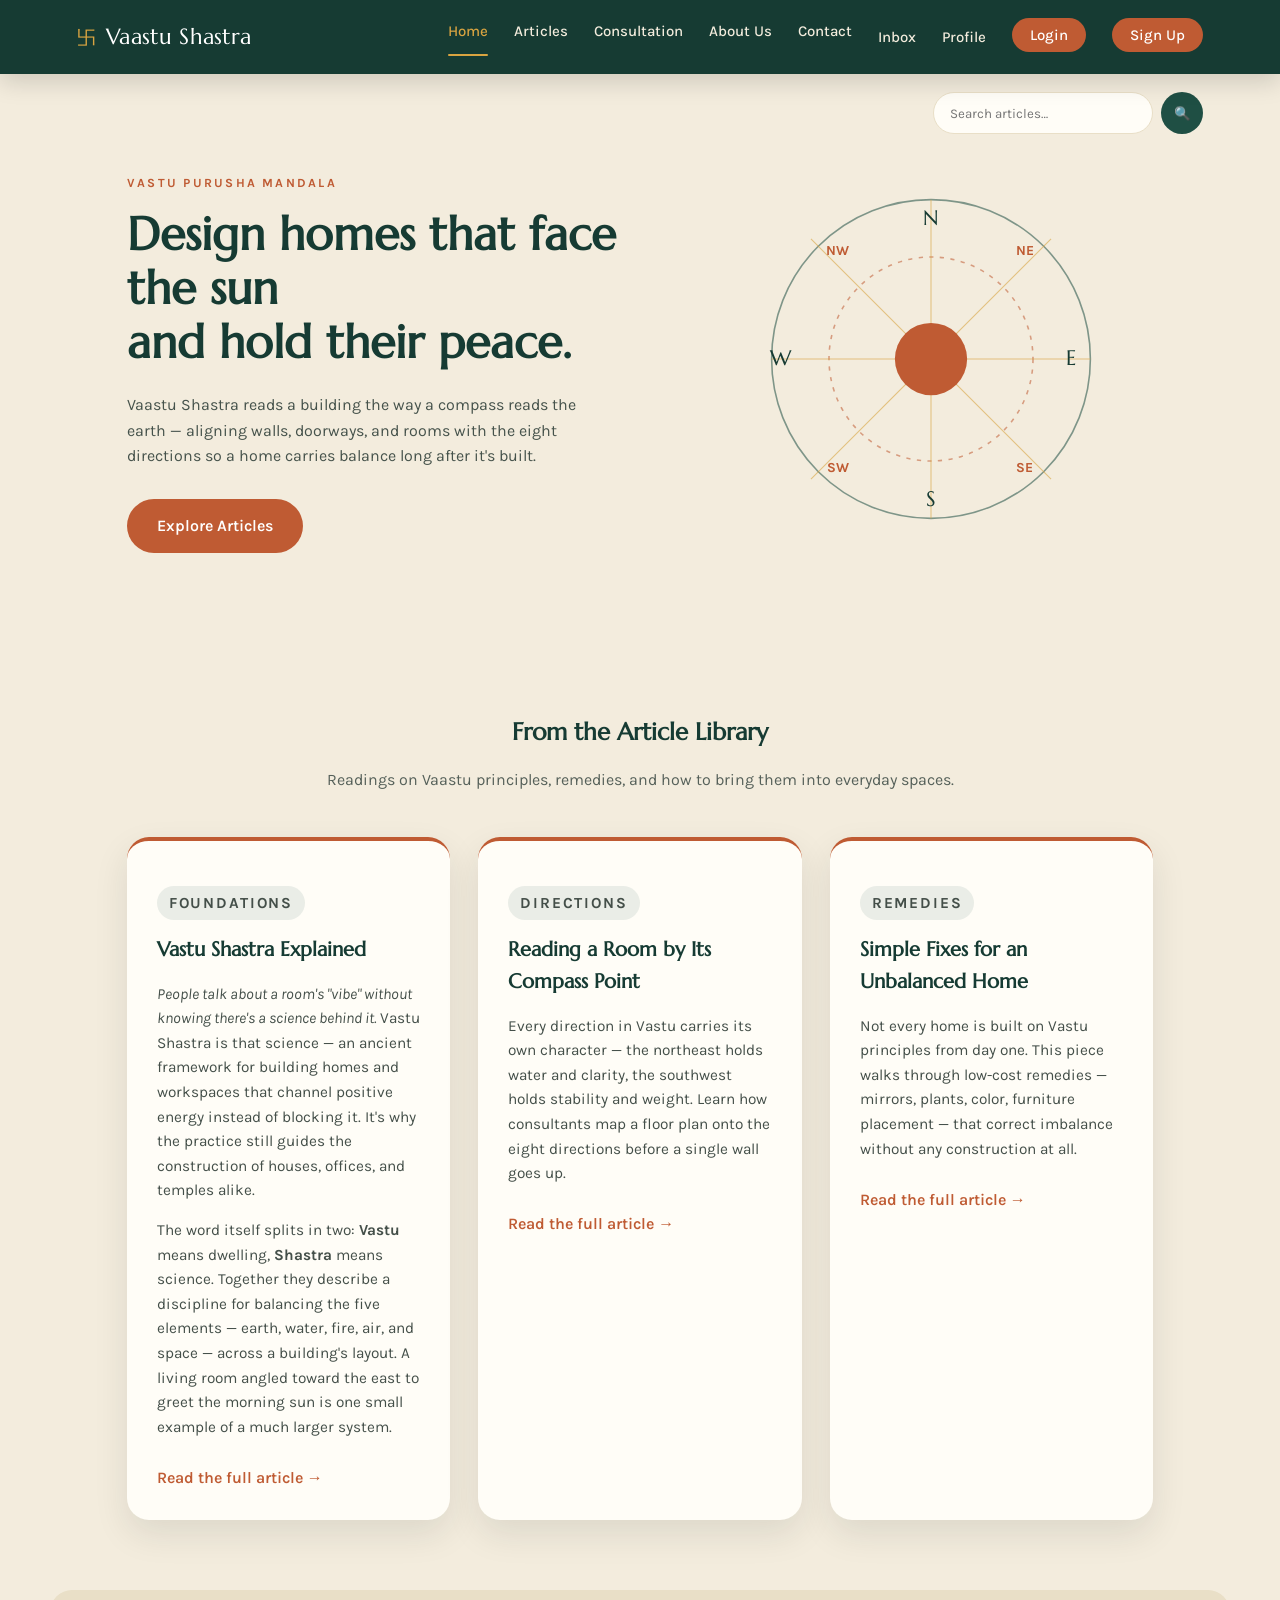
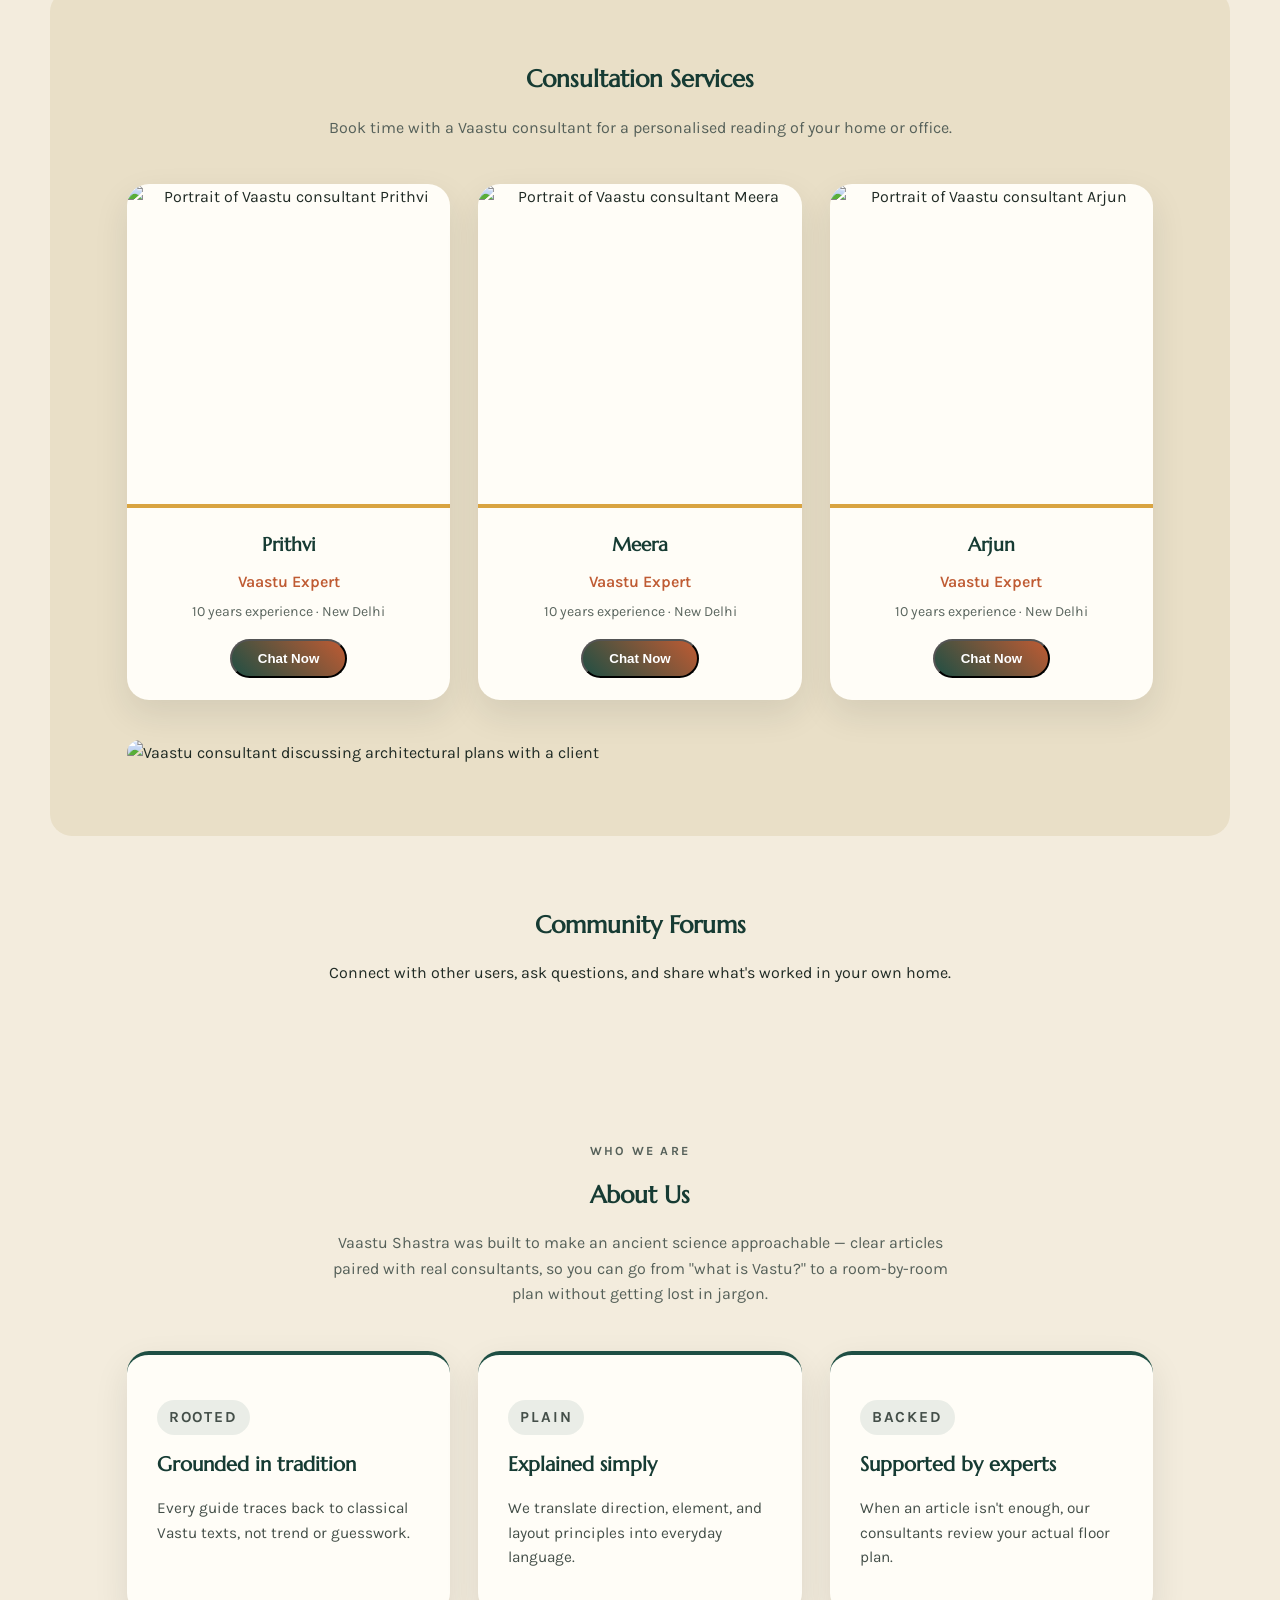
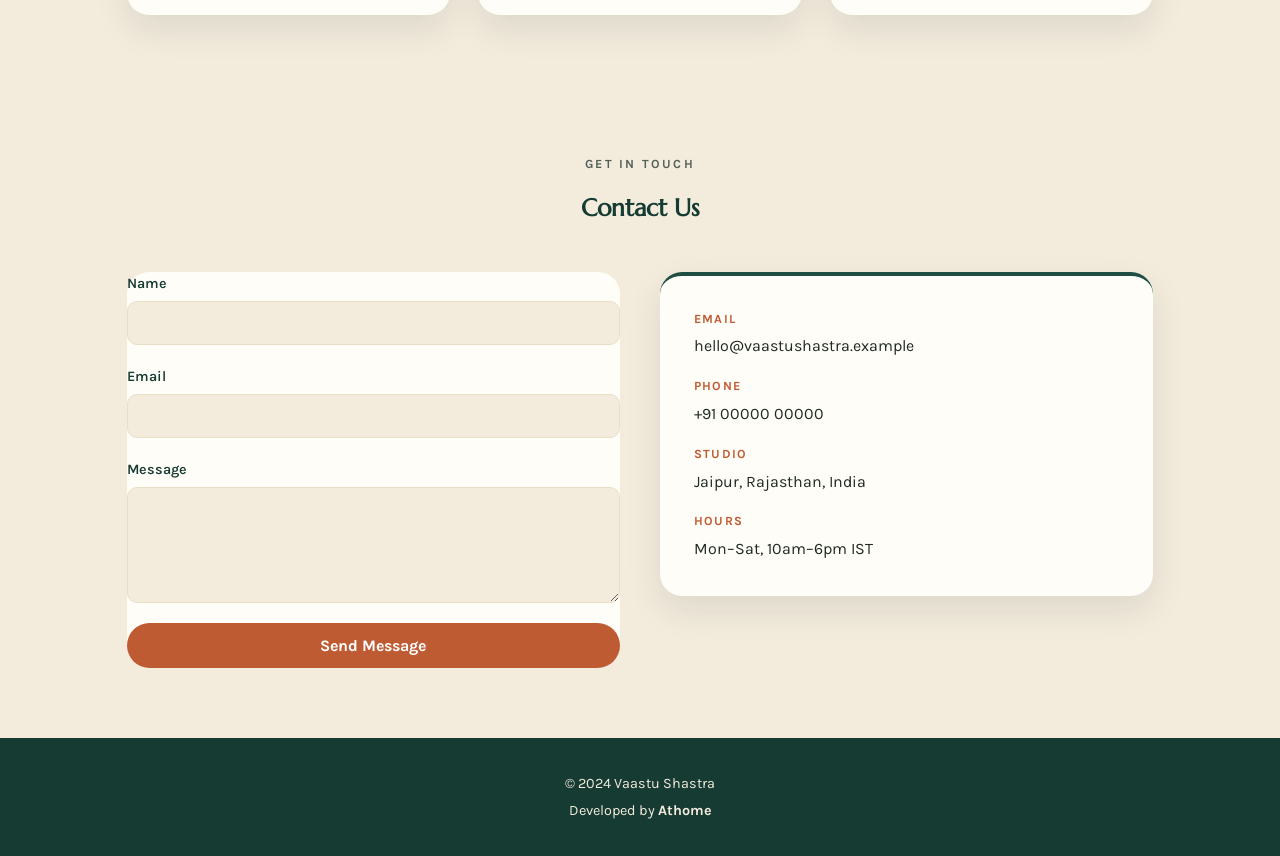
==== index.html @ 26a93ba6 "Update project" ====
<!DOCTYPE html>
<html lang="en">

<head>
    <meta charset="UTF-8">
    <meta name="viewport" content="width=device-width, initial-scale=1.0">
    <title>Vaastu Shastra — Science of Architecture</title>
    <link rel="preconnect" href="https://fonts.googleapis.com">
    <link rel="preconnect" href="https://fonts.gstatic.com" crossorigin>
    <link href="https://fonts.googleapis.com/css2?family=Marcellus&family=Karla:wght@400;500;600;700&display=swap" rel="stylesheet">
    <link rel="stylesheet" href="stylesheet.css">
    
</head>

<body>
    <a class="skip-link" href="#main-content">Skip to Main Content</a>

    <!-- ===========================
         HEADER / NAV
    =========================== -->
    <header role="banner">
        <div class="logo">
            <a href="#main-content">
                <span class="logo-mark" aria-hidden="true">卐</span>
                Vaastu Shastra
            </a>
        </div>
        <nav aria-label="Primary Navigation">
            <ul>
                <li><a href="#main-content" class="active" aria-current="page">Home</a></li>
                <li><a href="#articles">Articles</a></li>
                <li><a href="#consultation">Consultation</a></li>
                <li><a href="#about">About Us</a></li>
                <li><a href="#contact">Contact</a></li>                
                <li><button type="button" class="nav-trigger" data-open="inbox">Inbox</button></li>
                <li><button type="button" class="nav-trigger" data-open="profile">Profile</button></li>
                <li><button type="button" class="nav-trigger nav-trigger--accent" data-open="auth" data-tab="login">Login</button></li>
                <li><button type="button" class="nav-trigger nav-trigger--accent" data-open="auth" data-tab="signup">Sign Up</button></li>
            </ul>
        </nav>
    </header>

    <main id="main-content">

        <form role="search" class="site-search" onsubmit="return false;">
            <label for="search" class="sr-only">Search Articles</label>
            <input id="search" type="search" placeholder="Search articles…" aria-label="Search Articles">
            <button type="submit" aria-label="Search">🔍</button>
        </form>

        <!-- HERO -->
        <section class="banner" aria-labelledby="hero-title">
            <div class="banner-copy">
                <p class="eyebrow">Vastu Purusha Mandala</p>
                <h1 id="hero-title">Design homes that face the sun<br>and hold their peace.</h1>
                <p class="hero-sub">
                    Vaastu Shastra reads a building the way a compass reads the earth —
                    aligning walls, doorways, and rooms with the eight directions so a
                    home carries balance long after it's built.
                </p>
                <a class="btn" href="#articles">Explore Articles</a>
            </div>

            <div class="compass" aria-hidden="true">
                <svg viewBox="0 0 320 320" role="img" aria-label="Eight-direction Vastu compass">
                    <circle class="compass-ring" cx="160" cy="160" r="150"></circle>
                    <circle class="compass-ring compass-ring--inner" cx="160" cy="160" r="96"></circle>
                    <g class="compass-spokes">
                        <line x1="160" y1="10" x2="160" y2="310"></line>
                        <line x1="10" y1="160" x2="310" y2="160"></line>
                        <line x1="47" y1="47" x2="273" y2="273"></line>
                        <line x1="273" y1="47" x2="47" y2="273"></line>
                    </g>
                    <circle class="compass-core" cx="160" cy="160" r="34"></circle>
                    <text class="compass-label" x="160" y="34">N</text>
                    <text class="compass-label" x="160" y="298">S</text>
                    <text class="compass-label" x="18" y="166">W</text>
                    <text class="compass-label" x="292" y="166">E</text>
                    <text class="compass-label compass-label--minor" x="248" y="62">NE</text>
                    <text class="compass-label compass-label--minor" x="72" y="62">NW</text>
                    <text class="compass-label compass-label--minor" x="248" y="266">SE</text>
                    <text class="compass-label compass-label--minor" x="72" y="266">SW</text>
                </svg>
            </div>
        </section>

        <!-- ARTICLES -->
        <section class="articles" id="articles" aria-labelledby="articles-title">
            <div class="section-head">
                <h2 id="articles-title">From the Article Library</h2>
                <p>Readings on Vaastu principles, remedies, and how to bring them into everyday spaces.</p>
            </div>

            <div class="card-grid">

                <article class="card">
                    <p class="card-tag">Foundations</p>
                    <h3>Vastu Shastra Explained</h3>
                    <p>
                        <em>People talk about a room's "vibe" without knowing there's a science behind it.</em>
                        Vastu Shastra is that science — an ancient framework for building homes and workspaces
                        that channel positive energy instead of blocking it. It's why the practice still guides
                        the construction of houses, offices, and temples alike.
                    </p>
                    <p>
                        The word itself splits in two: <strong>Vastu</strong> means dwelling, <strong>Shastra</strong>
                        means science. Together they describe a discipline for balancing the five elements —
                        earth, water, fire, air, and space — across a building's layout. A living room angled
                        toward the east to greet the morning sun is one small example of a much larger system.
                    </p>
                    <a class="card-link" href="#articles">Read the full article →</a>
                </article>

                <article class="card">
                    <p class="card-tag">Directions</p>
                    <h3>Reading a Room by Its Compass Point</h3>
                    <p>
                        Every direction in Vastu carries its own character — the northeast holds water and
                        clarity, the southwest holds stability and weight. Learn how consultants map a floor
                        plan onto the eight directions before a single wall goes up.
                    </p>
                    <a class="card-link" href="#articles">Read the full article →</a>
                </article>

                <article class="card">
                    <p class="card-tag">Remedies</p>
                    <h3>Simple Fixes for an Unbalanced Home</h3>
                    <p>
                        Not every home is built on Vastu principles from day one. This piece walks through
                        low-cost remedies — mirrors, plants, color, furniture placement — that correct
                        imbalance without any construction at all.
                    </p>
                    <a class="card-link" href="#articles">Read the full article →</a>
                </article>

            </div>
        </section>

        <!-- CONSULTATION -->
        <section class="consultation" id="consultation" aria-labelledby="consultation-title">
            <div class="section-head">
                <h2 id="consultation-title">Consultation Services</h2>
                <p>Book time with a Vaastu consultant for a personalised reading of your home or office.</p>
            </div>

            <div class="card-grid card-grid--consultants">

                <article class="profile-card">
                    <img src="img/profile-pic.png" alt="Portrait of Vaastu consultant Prithvi">
                    <div class="profile-info">
                        <h3>Prithvi</h3>
                        <p class="profile-role">Vaastu Expert</p>
                        <p class="profile-meta">10 years experience · New Delhi</p>
                        <button type="button" class="chat-button" data-open="inbox" data-consultant="Prithvi" aria-haspopup="dialog">Chat Now</button>
                    </div>
                </article>

                <article class="profile-card">
                    <img src="consultant2.jpg" alt="Portrait of Vaastu consultant Meera">
                    <div class="profile-info">
                        <h3>Meera</h3>
                        <p class="profile-role">Vaastu Expert</p>
                        <p class="profile-meta">10 years experience · New Delhi</p>
                        <button type="button" class="chat-button" data-open="inbox" data-consultant="Meera" aria-haspopup="dialog">Chat Now</button>
                    </div>
                </article>

                <article class="profile-card">
                    <img src="consultant3.jpg" alt="Portrait of Vaastu consultant Arjun">
                    <div class="profile-info">
                        <h3>Arjun</h3>
                        <p class="profile-role">Vaastu Expert</p>
                        <p class="profile-meta">10 years experience · New Delhi</p>
                        <button type="button" class="chat-button" data-open="inbox" data-consultant="Arjun" aria-haspopup="dialog">Chat Now</button>
                    </div>
                </article>

            </div>

            <img class="consultation-photo" src="consultant2.jpg"
                alt="Vaastu consultant discussing architectural plans with a client" loading="lazy">
        </section>

        <!-- COMMUNITY -->
        <section class="community" aria-labelledby="community-title">
            <h2 id="community-title">Community Forums</h2>
            <p>Connect with other users, ask questions, and share what's worked in your own home.</p>
        </section>

        <!-- ABOUT US -->
        <section class="about" id="about" aria-labelledby="about-title">
            <div class="section-head">
                <p class="eyebrow" style="justify-content:center;display:flex;">Who we are</p>
                <h2 id="about-title">About Us</h2>
                <p>
                    Vaastu Shastra was built to make an ancient science approachable — clear articles
                    paired with real consultants, so you can go from "what is Vastu?" to a room-by-room
                    plan without getting lost in jargon.
                </p>
            </div>
            <div class="card-grid">
                <article class="card card--about">
                    <p class="card-tag">Rooted</p>
                    <h3>Grounded in tradition</h3>
                    <p>Every guide traces back to classical Vastu texts, not trend or guesswork.</p>
                </article>
                <article class="card card--about">
                    <p class="card-tag">Plain</p>
                    <h3>Explained simply</h3>
                    <p>We translate direction, element, and layout principles into everyday language.</p>
                </article>
                <article class="card card--about">
                    <p class="card-tag">Backed</p>
                    <h3>Supported by experts</h3>
                    <p>When an article isn't enough, our consultants review your actual floor plan.</p>
                </article>
            </div>
        </section>

        <!-- CONTACT -->
        <section class="contact" id="contact" aria-labelledby="contact-title">
            <div class="section-head">
                <p class="eyebrow" style="justify-content:center;display:flex;">Get in touch</p>
                <h2 id="contact-title">Contact Us</h2>
            </div>
            <div class="contact-grid">
                <form id="contact-form" class="auth-card" novalidate>
                    <div class="form-field">
                        <label for="contact-name">Name</label>
                        <input id="contact-name" name="name" type="text" autocomplete="name" required>
                    </div>
                    <div class="form-field">
                        <label for="contact-email">Email</label>
                        <input id="contact-email" name="email" type="email" autocomplete="email" required>
                    </div>
                    <div class="form-field">
                        <label for="contact-message">Message</label>
                        <textarea id="contact-message" name="message" rows="5" required></textarea>
                    </div>
                    <p id="contact-feedback" class="form-feedback" role="status" aria-live="polite" hidden></p>
                    <button class="btn form-submit" type="submit">Send Message</button>
                </form>
                <div class="contact-info">
                    <ul>
                        <li><span>Email</span>hello@vaastushastra.example</li>
                        <li><span>Phone</span>+91 00000 00000</li>
                        <li><span>Studio</span>Jaipur, Rajasthan, India</li>
                        <li><span>Hours</span>Mon–Sat, 10am–6pm IST</li>
                    </ul>
                </div>
            </div>
        </section>

    </main>

    <footer role="contentinfo">
        <p>&copy; 2024 Vaastu Shastra</p>
        <p>Developed by <b>Athome</b></p>
    </footer>

    <!-- ===========================
         OVERLAY PANELS
         Each enters from its own compass direction —
         Login/Sign Up from the East (new beginnings),
         Profile drops from the North (self),
         Inbox slides from the West (connection).
    =========================== -->
    <div class="panel-backdrop" data-backdrop hidden></div>

    <!-- AUTH DRAWER (right / East) -->
    <div class="panel panel--right" id="auth-drawer" role="dialog" aria-modal="true" aria-labelledby="auth-heading" hidden>
        <div class="panel-head">
            <div class="auth-tabs" role="tablist" aria-label="Login or Sign Up">
                <button type="button" class="auth-tab active" data-tab-btn="login" role="tab" aria-selected="true">Login</button>
                <button type="button" class="auth-tab" data-tab-btn="signup" role="tab" aria-selected="false">Sign Up</button>
            </div>
            <button type="button" class="panel-close" data-close aria-label="Close">✕</button>
        </div>

        <div class="panel-body">
            <div class="auth-pane" data-tab-pane="login">
                <h2 id="auth-heading">Log in to your account</h2>
                <p class="auth-sub">Pick up your saved articles and consultations.</p>
                <form id="login-form" novalidate>
                    <div class="form-field">
                        <label for="login-email">Email</label>
                        <input id="login-email" name="email" type="email" autocomplete="email" required>
                    </div>
                    <div class="form-field">
                        <label for="login-password">Password</label>
                        <input id="login-password" name="password" type="password" autocomplete="current-password" required>
                    </div>
                    <p id="login-feedback" class="form-feedback" role="status" aria-live="polite" hidden></p>
                    <button class="btn form-submit" type="submit">Log In</button>
                </form>
                <p class="auth-foot">New here? <a href="#" data-tab-btn="signup">Create an account</a></p>
            </div>

            <div class="auth-pane" data-tab-pane="signup" hidden>
                <h2>Create your account</h2>
                <p class="auth-sub">Save articles, book consultants, and track your home's Vastu plan.</p>
                <form id="signup-form" novalidate>
                    <div class="form-field">
                        <label for="signup-name">Full name</label>
                        <input id="signup-name" name="name" type="text" autocomplete="name" required>
                    </div>
                    <div class="form-field">
                        <label for="signup-email">Email</label>
                        <input id="signup-email" name="email" type="email" autocomplete="email" required>
                    </div>
                    <div class="form-field">
                        <label for="signup-password">Password</label>
                        <input id="signup-password" name="password" type="password" autocomplete="new-password" required>
                    </div>
                    <div class="form-field">
                        <label for="signup-confirm">Confirm password</label>
                        <input id="signup-confirm" name="confirm" type="password" autocomplete="new-password" required>
                    </div>
                    <div class="form-check">
                        <input id="signup-terms" name="terms" type="checkbox" required>
                        <label for="signup-terms">I agree to the Terms and Privacy Policy</label>
                    </div>
                    <p id="signup-feedback" class="form-feedback" role="status" aria-live="polite" hidden></p>
                    <button class="btn form-submit" type="submit">Create Account</button>
                </form>
                <p class="auth-foot">Already have an account? <a href="#" data-tab-btn="login">Log in</a></p>
            </div>
        </div>
    </div>

    <!-- PROFILE PANEL (top / North) -->
    <div class="panel panel--top" id="profile-panel" role="dialog" aria-modal="true" aria-labelledby="profile-heading" hidden>
        <div class="panel-head">
            <h2 id="profile-heading">Your Profile</h2>
            <button type="button" class="panel-close" data-close aria-label="Close">✕</button>
        </div>
        <div class="panel-body panel-body--row">
            <div class="avatar">
                <img src="img/profile-pic.png" alt="Your profile photo">
                <p>Member since 2024</p>
            </div>
            <div class="profile-main">
                <div class="profile-detail-grid">
                    <div class="form-field">
                        <label for="profile-name">Full name</label>
                        <input id="profile-name" type="text" value="Anjali Rao">
                    </div>
                    <div class="form-field">
                        <label for="profile-email">Email</label>
                        <input id="profile-email" type="email" value="anjali.rao@example.com">
                    </div>
                    <div class="form-field">
                        <label for="profile-city">City</label>
                        <input id="profile-city" type="text" value="Jaipur">
                    </div>
                    <div class="form-field">
                        <label for="profile-phone">Phone</label>
                        <input id="profile-phone" type="tel" value="+91 00000 00000">
                    </div>
                </div>
                <p id="profile-feedback" class="form-feedback" role="status" aria-live="polite" hidden></p>
                <button id="profile-save" class="btn form-submit" type="button" style="max-width:220px;">Save Changes</button>
            </div>
        </div>
    </div>

    <!-- INBOX DRAWER (left / West) -->
    <div class="panel panel--left" id="inbox-drawer" role="dialog" aria-modal="true" aria-labelledby="inbox-heading" hidden>
        <div class="panel-head">
            <h2 id="inbox-heading">Inbox</h2>
            <button type="button" class="panel-close" data-close aria-label="Close">✕</button>
        </div>
        <div class="panel-body panel-body--chat">
            <p class="chat-with">Chatting with <strong id="chat-consultant-name">a consultant</strong></p>
            <div class="chat-thread" id="chat-thread" aria-live="polite">
                <div class="chat-bubble chat-bubble--them">Namaste! How can I help with your space today?</div>
            </div>
            <form id="chat-form" class="chat-form" novalidate>
                <label for="chat-input" class="sr-only">Type a message</label>
                <input id="chat-input" type="text" placeholder="Type a message…" autocomplete="off">
                <button class="btn" type="submit">Send</button>
            </form>
        </div>
    </div>
    <script src="script.js" defer></script>
    </body>
</html>
---- stylesheet.css ----
/* ===========================
   Tokens
=========================== */
:root {
    --ink: #1F2A24;
    --parchment: #F3ECDD;
    --parchment-dim: #E9DFC7;
    --teal: #1F4F44;
    --teal-deep: #163B33;
    --terracotta: #BF5B33;
    --marigold: #D9A441;
    --card: #FFFDF7;

    --font-display: 'Marcellus', serif;
    --font-body: 'Karla', sans-serif;

    --radius-lg: 22px;
    --radius-sm: 10px;
    --shadow-card: 0 14px 34px rgba(31, 42, 36, 0.10);
}

* { box-sizing: border-box; }

body.no-scroll { overflow: hidden; }

body {
    margin: 0;
    background: var(--parchment);
    color: var(--ink);
    font-family: var(--font-body);
    line-height: 1.6;
}

h1, h2, h3 {
    font-family: var(--font-display);
    color: var(--teal-deep);
    margin: 0 0 .5em;
}

a { color: inherit; }

img { max-width: 100%; display: block; }

/* ===========================
   Accessibility helpers
=========================== */
.sr-only {
    position: absolute;
    width: 1px; height: 1px;
    overflow: hidden;
    clip: rect(0 0 0 0);
    white-space: nowrap;
}

.skip-link {
    position: absolute;
    left: -9999px;
    top: 0;
    background: var(--teal-deep);
    color: #fff;
    padding: 12px 20px;
    border-radius: 8px;
    z-index: 9999;
}

.skip-link:focus {
    left: 20px;
    top: 20px;
}

a:focus-visible,
button:focus-visible,
input:focus-visible {
    outline: 3px solid var(--marigold);
    outline-offset: 4px;
    border-radius: 6px;
}

/* ===========================
   Header / Navigation
=========================== */
header {
    background: var(--teal-deep);
    display: flex;
    justify-content: space-between;
    align-items: center;
    flex-wrap: wrap;
    gap: 12px;
    padding: 18px 6%;
    position: sticky;
    top: 0;
    z-index: 1000;
    box-shadow: 0 8px 25px rgba(0, 0, 0, .15);
}

.logo a {
    display: flex;
    align-items: center;
    gap: 10px;
    color: #fff;
    text-decoration: none;
    font-family: var(--font-display);
    font-size: 1.4rem;
    letter-spacing: .3px;
}

.logo-mark {
    color: var(--marigold);
    font-size: 1.2rem;
}

nav ul {
    display: flex;
    flex-wrap: wrap;
    gap: 26px;
    list-style: none;
    margin: 0;
    padding: 0;
}

nav ul li a {
    color: var(--parchment);
    text-decoration: none;
    font-size: 15px;
    font-weight: 500;
    padding: 10px 0;
    position: relative;
    transition: color .25s ease;
}

nav ul li a::after {
    content: "";
    position: absolute;
    left: 50%;
    bottom: -6px;
    width: 0;
    height: 2px;
    background: var(--marigold);
    border-radius: 20px;
    transform: translateX(-50%);
    transition: width .3s ease;
}

nav ul li a:hover,
nav ul li a.active {
    color: var(--marigold);
}

nav ul li a:hover::after,
nav ul li a.active::after {
    width: 100%;
}

/* ===========================
   Search
=========================== */
.site-search {
    display: flex;
    justify-content: flex-end;
    gap: 8px;
    padding: 18px 6% 0;
}

.site-search input {
    font-family: var(--font-body);
    padding: 10px 16px;
    border: 1px solid var(--parchment-dim);
    border-radius: 50px;
    background: var(--card);
    min-width: 220px;
}

.site-search button {
    border: none;
    background: var(--teal);
    color: #fff;
    border-radius: 50%;
    width: 42px;
    height: 42px;
    cursor: pointer;
}

/* ===========================
   Hero / Compass signature
=========================== */
.banner {
    display: grid;
    grid-template-columns: 1.1fr .9fr;
    align-items: center;
    gap: 40px;
    max-width: 1180px;
    margin: 40px auto 90px;
    padding: 0 6%;
}

.eyebrow {
    font-family: var(--font-body);
    text-transform: uppercase;
    letter-spacing: .18em;
    font-size: .78rem;
    font-weight: 700;
    color: var(--terracotta);
    margin: 0 0 14px;
}

.banner-copy h1 {
    font-size: clamp(2rem, 4vw, 2.85rem);
    line-height: 1.18;
}

.hero-sub {
    max-width: 46ch;
    color: #45524B;
    margin: 18px 0 30px;
}

.btn {
    display: inline-block;
    background: var(--terracotta);
    color: #fff;
    text-decoration: none;
    font-weight: 600;
    padding: 14px 30px;
    border-radius: 50px;
    transition: transform .25s ease, background .25s ease;
}

.btn:hover {
    background: var(--teal);
    transform: translateY(-2px);
}

.compass {
    justify-self: center;
    width: min(340px, 100%);
    animation: rotate-slow 90s linear infinite;
}

@media (prefers-reduced-motion: reduce) {
    .compass { animation: none; }
}

@keyframes rotate-slow {
    from { transform: rotate(0deg); }
    to { transform: rotate(360deg); }
}

.compass-ring {
    fill: none;
    stroke: var(--teal);
    stroke-width: 1.5;
    opacity: .55;
}

.compass-ring--inner {
    stroke: var(--terracotta);
    stroke-dasharray: 4 6;
}

.compass-spokes line {
    stroke: var(--marigold);
    stroke-width: 1;
    opacity: .6;
}

.compass-core {
    fill: var(--terracotta);
}

.compass-label {
    font-family: var(--font-display);
    font-size: 20px;
    fill: var(--teal-deep);
    text-anchor: middle;
}

.compass-label--minor {
    font-size: 13px;
    fill: var(--terracotta);
    font-family: var(--font-body);
    font-weight: 700;
}

/* ===========================
   Section shells
=========================== */
.section-head {
    max-width: 640px;
    margin: 0 auto 44px;
    text-align: center;
}

.section-head p {
    color: #556059;
}

.articles,
.consultation,
.community {
    max-width: 1180px;
    margin: 0 auto;
    padding: 70px 6%;
}

.consultation {
    background: var(--parchment-dim);
    border-radius: var(--radius-lg);
}

.community {
    text-align: center;
}

/* ===========================
   Cards
=========================== */
.card-grid {
    display: grid;
    grid-template-columns: repeat(auto-fit, minmax(280px, 1fr));
    gap: 28px;
}

.card {
    background: var(--card);
    border-radius: var(--radius-lg);
    padding: 30px;
    box-shadow: var(--shadow-card);
    border-top: 4px solid var(--terracotta);
    transition: transform .3s ease, box-shadow .3s ease;
}

.card:hover {
    transform: translateY(-6px);
    box-shadow: 0 22px 40px rgba(31, 42, 36, .14);
}

.card-tag {
    display: inline-block;
    font-size: .72rem;
    font-weight: 700;
    text-transform: uppercase;
    letter-spacing: .12em;
    color: var(--teal);
    background: rgba(31, 79, 68, .09);
    padding: 5px 12px;
    border-radius: 50px;
    margin-bottom: 14px;
}

.card h3 {
    font-size: 1.25rem;
    margin-bottom: 12px;
}

.card p {
    color: #444F49;
    font-size: .96rem;
}

.card-link {
    display: inline-block;
    margin-top: 10px;
    color: var(--terracotta);
    font-weight: 600;
    text-decoration: none;
}

.card-link:hover {
    text-decoration: underline;
}

/* Consultant profile cards */
.card-grid--consultants {
    margin-bottom: 40px;
}

.profile-card {
    background: var(--card);
    border-radius: var(--radius-lg);
    overflow: hidden;
    box-shadow: var(--shadow-card);
    text-align: center;
    transition: transform .3s ease;
}

.profile-card:hover {
    transform: translateY(-6px);
}

.profile-card img {
    width: 100%;
    aspect-ratio: 1 / 1;
    object-fit: cover;
    border-bottom: 4px solid var(--marigold);
}

.profile-info {
    padding: 22px;
}

.profile-role {
    color: var(--terracotta);
    font-weight: 600;
    margin: 2px 0 6px;
}

.profile-meta {
    font-size: .88rem;
    color: #5B665F;
    margin: 0 0 16px;
}

.chat-button {
    display: inline-block;
    background: linear-gradient(45deg, var(--teal), var(--terracotta));
    color: #fff;
    text-decoration: none;
    font-weight: 600;
    padding: 10px 26px;
    border-radius: 50px;
}

.consultation-photo {
    width: 100%;
    max-height: 320px;
    object-fit: cover;
    border-radius: var(--radius-lg);
}

/* ===========================
   Auth card (shared by right-hand drawer)
=========================== */
.auth-card {
    background: var(--card);
    border-radius: var(--radius-lg);
    box-shadow: var(--shadow-card);
    border-top: 4px solid var(--terracotta);
    padding: 40px;
    width: 100%;
    max-width: 420px;
}

.auth-card h2 {
    text-align: center;
    margin-bottom: 6px;
}

.auth-card .auth-sub {
    text-align: center;
    color: #556059;
    font-size: .92rem;
    margin: 0 0 26px;
}

.form-field {
    margin-bottom: 20px;
    display: flex;
    flex-direction: column;
    gap: 6px;
}

.form-field label {
    font-weight: 600;
    font-size: .9rem;
    color: var(--teal-deep);
}

.form-field input,
.form-field textarea {
    font-family: var(--font-body);
    font-size: .96rem;
    padding: 12px 14px;
    border: 1px solid var(--parchment-dim);
    border-radius: var(--radius-sm);
    background: var(--parchment);
    color: var(--ink);
}

.form-field input:focus,
.form-field textarea:focus {
    outline: none;
    border-color: var(--terracotta);
    background: #fff;
}

.form-check {
    display: flex;
    align-items: center;
    gap: 8px;
    margin-bottom: 22px;
    font-size: .88rem;
    color: #45524B;
}

.form-check input { width: auto; }

.form-feedback {
    font-size: .88rem;
    font-weight: 600;
    padding: 10px 14px;
    border-radius: var(--radius-sm);
    margin: -4px 0 18px;
}

.form-feedback--success {
    background: rgba(31, 79, 68, .1);
    color: var(--teal-deep);
}

.form-feedback--error {
    background: rgba(191, 91, 51, .1);
    color: var(--terracotta);
}

.form-submit {
    width: 100%;
    border: none;
    cursor: pointer;
    font-family: var(--font-body);
    font-weight: 700;
    font-size: 1rem;
    padding: 13px 0;
}

.auth-foot {
    text-align: center;
    font-size: .9rem;
    color: #556059;
    margin-top: 22px;
}

.auth-foot a {
    color: var(--terracotta);
    font-weight: 600;
    text-decoration: none;
}

.auth-foot a:hover { text-decoration: underline; }

/* Profile fields */
.profile-detail-grid {
    display: grid;
    grid-template-columns: repeat(auto-fit, minmax(200px, 1fr));
    gap: 20px;
    margin-bottom: 26px;
}

/* Contact section */
.contact-grid {
    display: grid;
    grid-template-columns: 1fr 1fr;
    gap: 40px;
    align-items: start;
}

.contact-info {
    background: var(--card);
    border-radius: var(--radius-lg);
    box-shadow: var(--shadow-card);
    border-top: 4px solid var(--teal);
    padding: 34px;
}

.contact-info ul {
    list-style: none;
    padding: 0;
    margin: 0;
    display: flex;
    flex-direction: column;
    gap: 18px;
}

.contact-info li span {
    display: block;
    font-size: .78rem;
    text-transform: uppercase;
    letter-spacing: .1em;
    color: var(--terracotta);
    font-weight: 700;
    margin-bottom: 4px;
}

@media (max-width: 780px) {
    .panel-body--row { grid-template-columns: 1fr; text-align: center; }
    .contact-grid { grid-template-columns: 1fr; }
}

/* ===========================
   Overlay panels (auth / profile / inbox)
=========================== */
.nav-trigger {
    background: none;
    border: none;
    color: var(--parchment);
    font-family: var(--font-body);
    font-size: 15px;
    font-weight: 500;
    cursor: pointer;
    padding: 10px 0;
}

.nav-trigger:hover { color: var(--marigold); }

.nav-trigger--accent {
    background: var(--terracotta);
    color: #fff;
    padding: 8px 18px;
    border-radius: 50px;
}

.nav-trigger--accent:hover {
    background: var(--marigold);
    color: var(--teal-deep);
}

.panel-backdrop {
    position: fixed;
    inset: 0;
    background: rgba(22, 30, 26, 0.5);
    backdrop-filter: blur(2px);
    z-index: 1200;
    opacity: 0;
    transition: opacity .3s ease;
}

.panel-backdrop.is-visible { opacity: 1; }

.panel {
    position: fixed;
    background: var(--parchment);
    z-index: 1300;
    box-shadow: 0 0 60px rgba(0,0,0,.25);
    display: flex;
    flex-direction: column;
    transition: transform .38s cubic-bezier(.22,.9,.32,1);
}

.panel[hidden] { display: none; }

/* Right — Login / Sign Up, entering from the East */
.panel--right {
    top: 0; right: 0; bottom: 0;
    width: min(440px, 92vw);
    transform: translateX(100%);
    border-left: 4px solid var(--terracotta);
}

.panel--right.is-open { transform: translateX(0); }

/* Top — Profile, dropping from the North */
.panel--top {
    top: 0; left: 0; right: 0;
    max-height: 80vh;
    transform: translateY(-100%);
    border-bottom: 4px solid var(--marigold);
}

.panel--top.is-open { transform: translateY(0); }

/* Left — Inbox, entering from the West */
.panel--left {
    top: 0; left: 0; bottom: 0;
    width: min(400px, 92vw);
    transform: translateX(-100%);
    border-right: 4px solid var(--teal);
}

.panel--left.is-open { transform: translateX(0); }

@media (prefers-reduced-motion: reduce) {
    .panel { transition: none; }
}

.panel-head {
    display: flex;
    align-items: center;
    justify-content: space-between;
    gap: 16px;
    padding: 20px 24px;
    border-bottom: 1px solid var(--parchment-dim);
}

.panel-head h2 { margin: 0; font-size: 1.3rem; }

.panel-close {
    background: var(--card);
    border: 1px solid var(--parchment-dim);
    width: 36px; height: 36px;
    border-radius: 50%;
    cursor: pointer;
    font-size: 1rem;
    color: var(--teal-deep);
    flex-shrink: 0;
}

.panel-close:hover { background: var(--terracotta); color: #fff; border-color: var(--terracotta); }

.panel-body {
    padding: 26px 24px 34px;
    overflow-y: auto;
}

.panel-body--row {
    display: grid;
    grid-template-columns: 200px 1fr;
    gap: 32px;
}

.panel-body .avatar { text-align: center; }

.panel-body .avatar img {
    width: 140px;
    border-radius: 50%;
    border: 4px solid var(--marigold);
    aspect-ratio: 1/1;
    object-fit: cover;
    margin-bottom: 12px;
}

.panel-body .avatar p {
    color: var(--terracotta);
    font-weight: 600;
    font-size: .85rem;
}

@media (max-width: 620px) {
    .panel-body--row { grid-template-columns: 1fr; text-align: center; }
}

/* Auth tabs inside the right drawer */
.auth-tabs {
    display: flex;
    gap: 6px;
    background: var(--parchment-dim);
    padding: 4px;
    border-radius: 50px;
}

.auth-tab {
    border: none;
    background: none;
    padding: 8px 20px;
    border-radius: 50px;
    font-family: var(--font-body);
    font-weight: 600;
    font-size: .88rem;
    cursor: pointer;
    color: var(--teal-deep);
}

.auth-tab.active {
    background: var(--terracotta);
    color: #fff;
}

.auth-card { box-shadow: none; border-top: none; padding: 0; max-width: none; }
.panel-body .auth-sub { text-align: left; }
.panel-body .auth-card h2 { text-align: left; }

/* Chat / inbox drawer */
.chat-with {
    font-size: .88rem;
    color: #556059;
    margin-top: 0;
}

.chat-thread {
    display: flex;
    flex-direction: column;
    gap: 10px;
    min-height: 240px;
    max-height: 46vh;
    overflow-y: auto;
    padding: 6px 2px 18px;
}

.chat-bubble {
    max-width: 82%;
    padding: 10px 16px;
    border-radius: 16px;
    font-size: .92rem;
    line-height: 1.45;
}

.chat-bubble--them {
    align-self: flex-start;
    background: var(--card);
    border: 1px solid var(--parchment-dim);
    border-bottom-left-radius: 4px;
}

.chat-bubble--me {
    align-self: flex-end;
    background: var(--teal);
    color: #fff;
    border-bottom-right-radius: 4px;
}

.chat-form {
    display: flex;
    gap: 10px;
    border-top: 1px solid var(--parchment-dim);
    padding-top: 16px;
}

.chat-form input {
    flex: 1;
    font-family: var(--font-body);
    padding: 12px 14px;
    border: 1px solid var(--parchment-dim);
    border-radius: 50px;
    background: var(--card);
}

.chat-form input:focus { outline: none; border-color: var(--teal); }

.chat-form .btn { padding: 12px 22px; }

/* About / contact sections reuse .card-grid; small tweaks */
.about, .contact {
    max-width: 1180px;
    margin: 0 auto;
    padding: 70px 6%;
}

.card--about { border-top-color: var(--teal); }

/* ===========================
   Footer
=========================== */
footer {
    background: var(--teal-deep);
    color: var(--parchment);
    text-align: center;
    padding: 30px 6%;
}

footer p {
    margin: 4px 0;
    font-size: .9rem;
}

/* ===========================
   Responsive
=========================== */
@media (max-width: 860px) {
    .banner {
        grid-template-columns: 1fr;
        text-align: center;
    }
    .hero-sub { margin-inline: auto; }
    nav ul { justify-content: center; }
    header { flex-direction: column; }
}
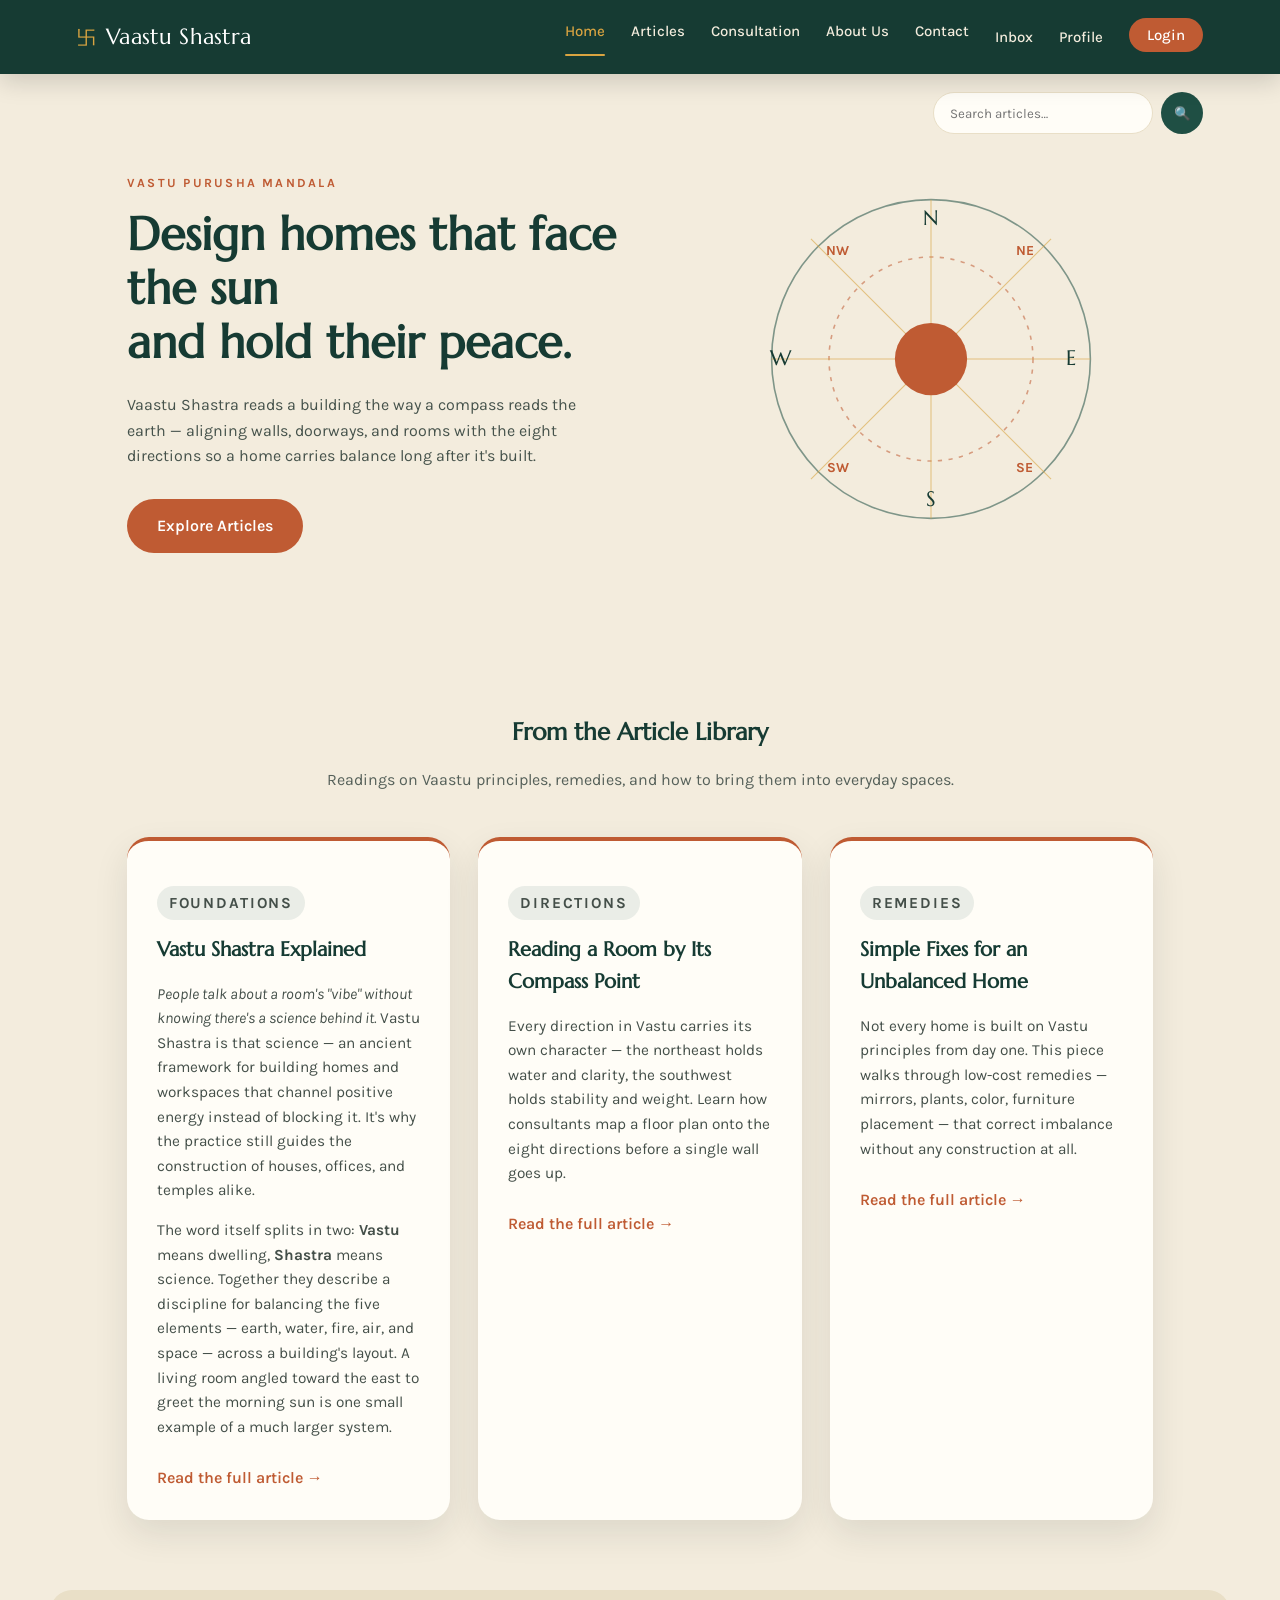
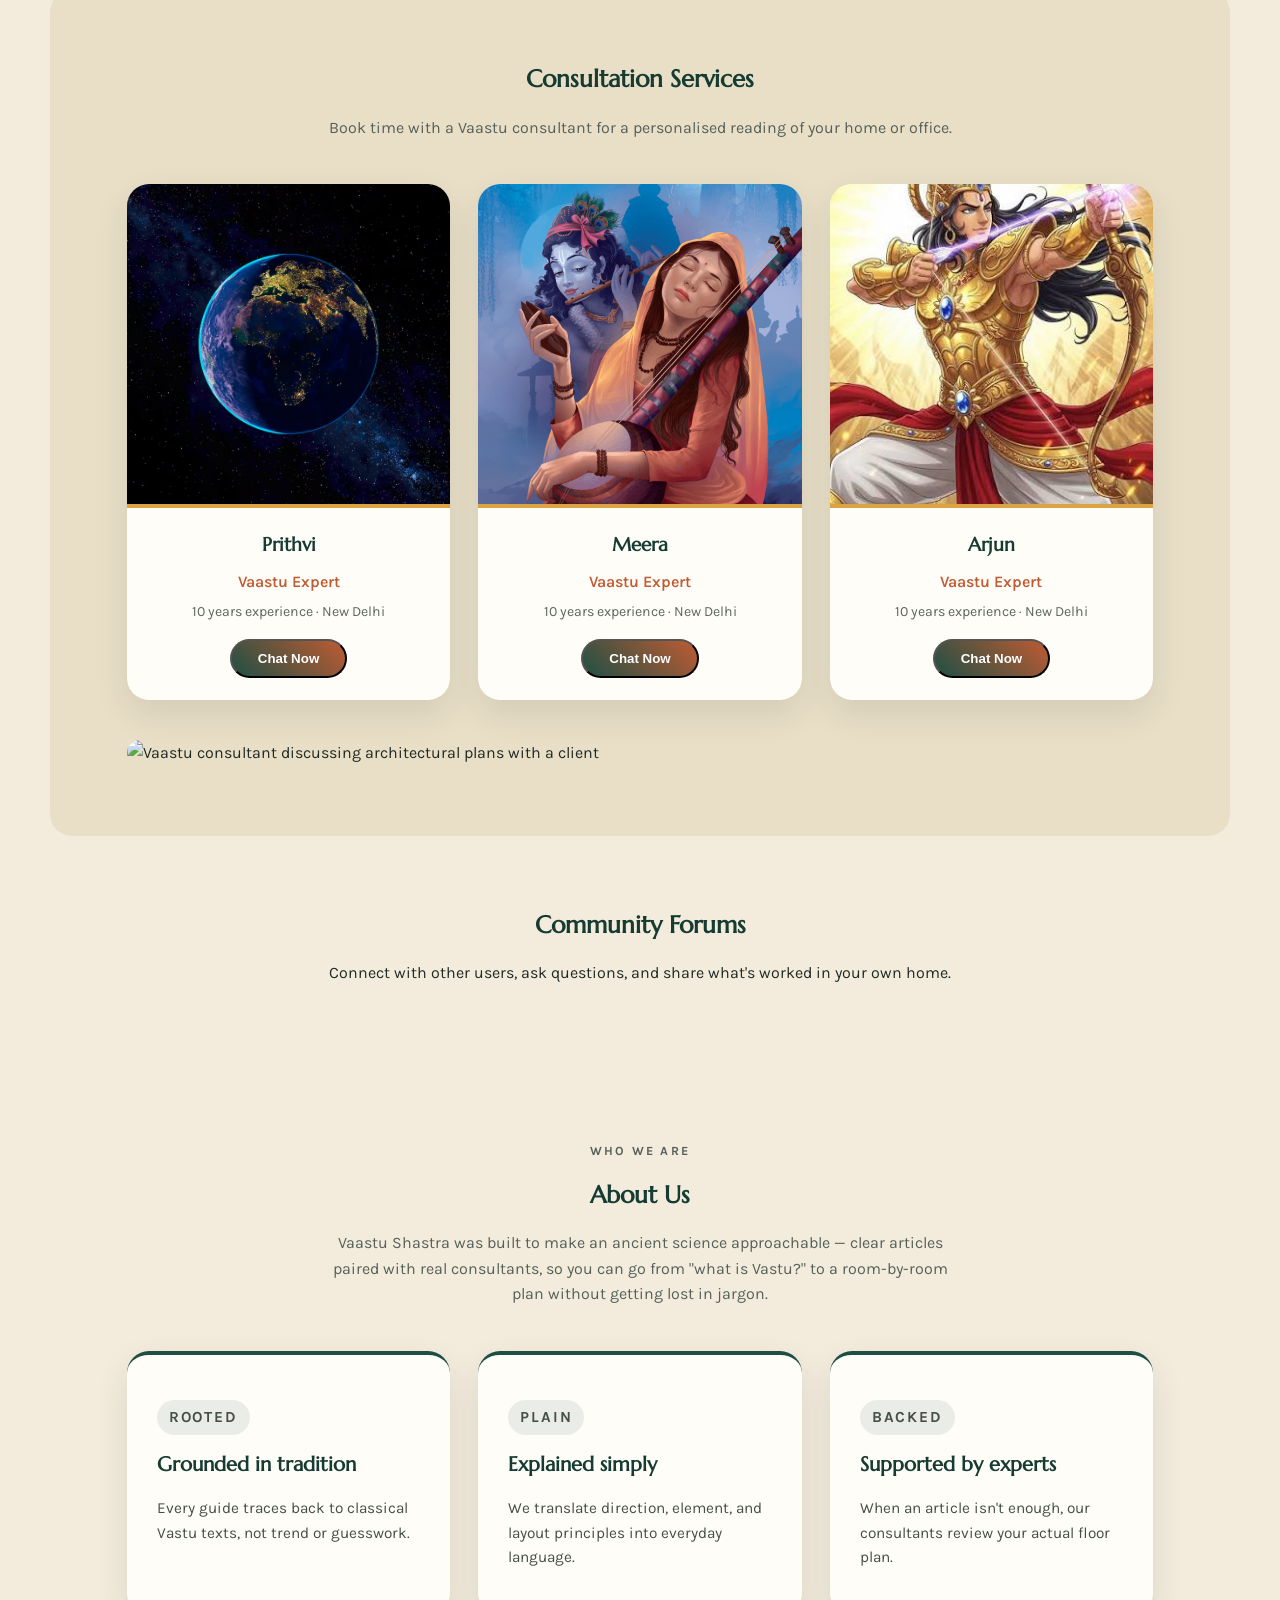
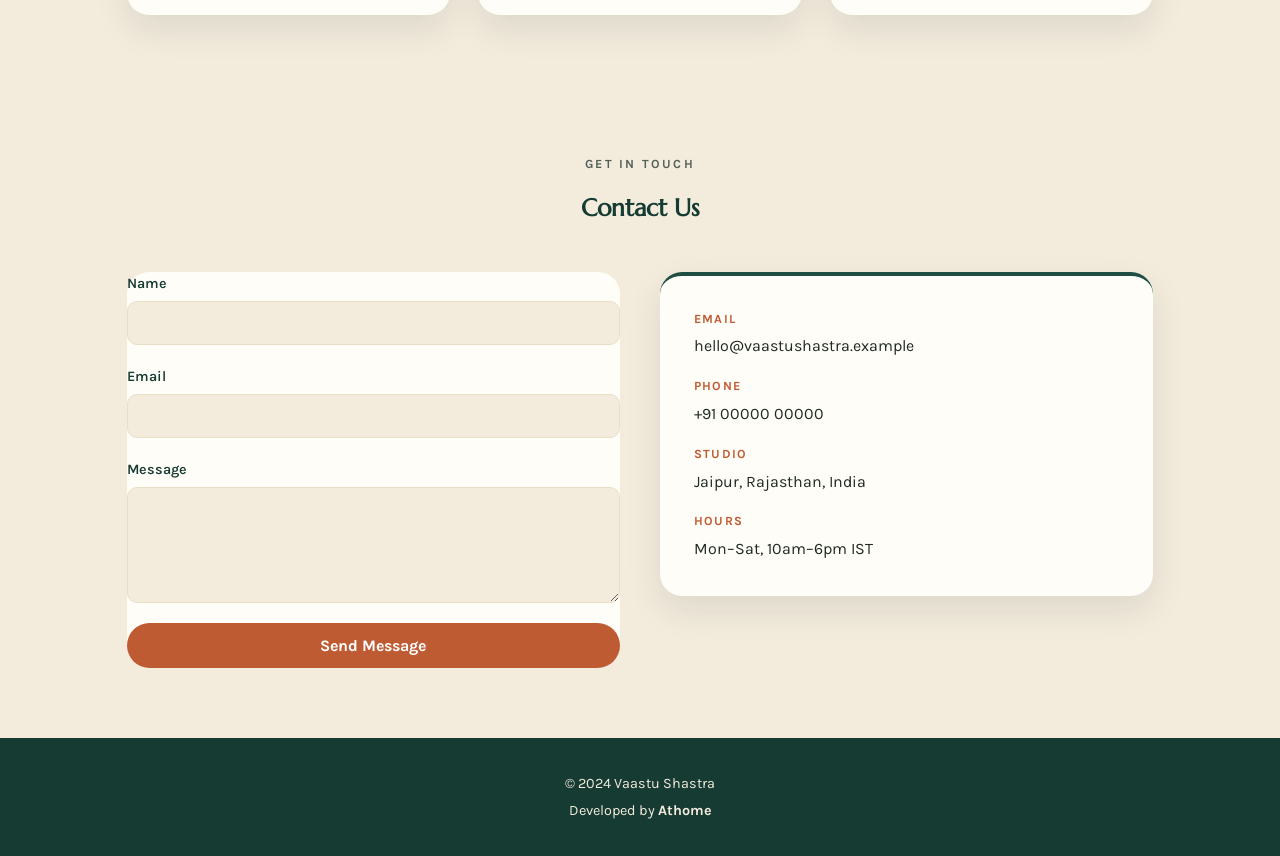
==== commit 9e1f3d47: "Describe your update" ====
--- a/index.html
+++ b/index.html
@@ -35,7 +35,7 @@
                 <li><button type="button" class="nav-trigger" data-open="inbox">Inbox</button></li>
                 <li><button type="button" class="nav-trigger" data-open="profile">Profile</button></li>
                 <li><button type="button" class="nav-trigger nav-trigger--accent" data-open="auth" data-tab="login">Login</button></li>
-                <li><button type="button" class="nav-trigger nav-trigger--accent" data-open="auth" data-tab="signup">Sign Up</button></li>
+                <!-- <li><button type="button" class="nav-trigger nav-trigger--accent" data-open="auth" data-tab="signup">Sign Up</button></li> -->
             </ul>
         </nav>
     </header>
@@ -59,7 +59,7 @@
                     home carries balance long after it's built.
                 </p>
                 <a class="btn" href="#articles">Explore Articles</a>
-            </div>
+           </div>
 
             <div class="compass" aria-hidden="true">
                 <svg viewBox="0 0 320 320" role="img" aria-label="Eight-direction Vastu compass">
@@ -80,7 +80,7 @@
                     <text class="compass-label compass-label--minor" x="72" y="62">NW</text>
                     <text class="compass-label compass-label--minor" x="248" y="266">SE</text>
                     <text class="compass-label compass-label--minor" x="72" y="266">SW</text>
-                </svg>
+               </svg>
             </div>
         </section>
 
@@ -135,7 +135,9 @@
 
             </div>
         </section>
-
+        <!-- Other pages -->
+        <!-- <a class="btn" href="32_Pada_System.html">Explore: 32 Pada system</a>
+                        <a class="btn" href="compass.html">Explore Compass</a>> -->
         <!-- CONSULTATION -->
         <section class="consultation" id="consultation" aria-labelledby="consultation-title">
             <div class="section-head">
@@ -146,7 +148,7 @@
             <div class="card-grid card-grid--consultants">
 
                 <article class="profile-card">
-                    <img src="img/profile-pic.png" alt="Portrait of Vaastu consultant Prithvi">
+                    <img src="img/earth.avif" alt="Portrait of Vaastu consultant Prithvi">
                     <div class="profile-info">
                         <h3>Prithvi</h3>
                         <p class="profile-role">Vaastu Expert</p>
@@ -156,7 +158,7 @@
                 </article>
 
                 <article class="profile-card">
-                    <img src="consultant2.jpg" alt="Portrait of Vaastu consultant Meera">
+                    <img src="img/consultant2.jpg" alt="Portrait of Vaastu consultant Meera">
                     <div class="profile-info">
                         <h3>Meera</h3>
                         <p class="profile-role">Vaastu Expert</p>
@@ -166,7 +168,7 @@
                 </article>
 
                 <article class="profile-card">
-                    <img src="consultant3.jpg" alt="Portrait of Vaastu consultant Arjun">
+                    <img src="img/consultant3.jpg" alt="Portrait of Vaastu consultant Arjun">
                     <div class="profile-info">
                         <h3>Arjun</h3>
                         <p class="profile-role">Vaastu Expert</p>
@@ -336,7 +338,7 @@
         </div>
         <div class="panel-body panel-body--row">
             <div class="avatar">
-                <img src="img/profile-pic.png" alt="Your profile photo">
+                <img src="img/earth.avif" alt="Your profile photo">
                 <p>Member since 2024</p>
             </div>
             <div class="profile-main">
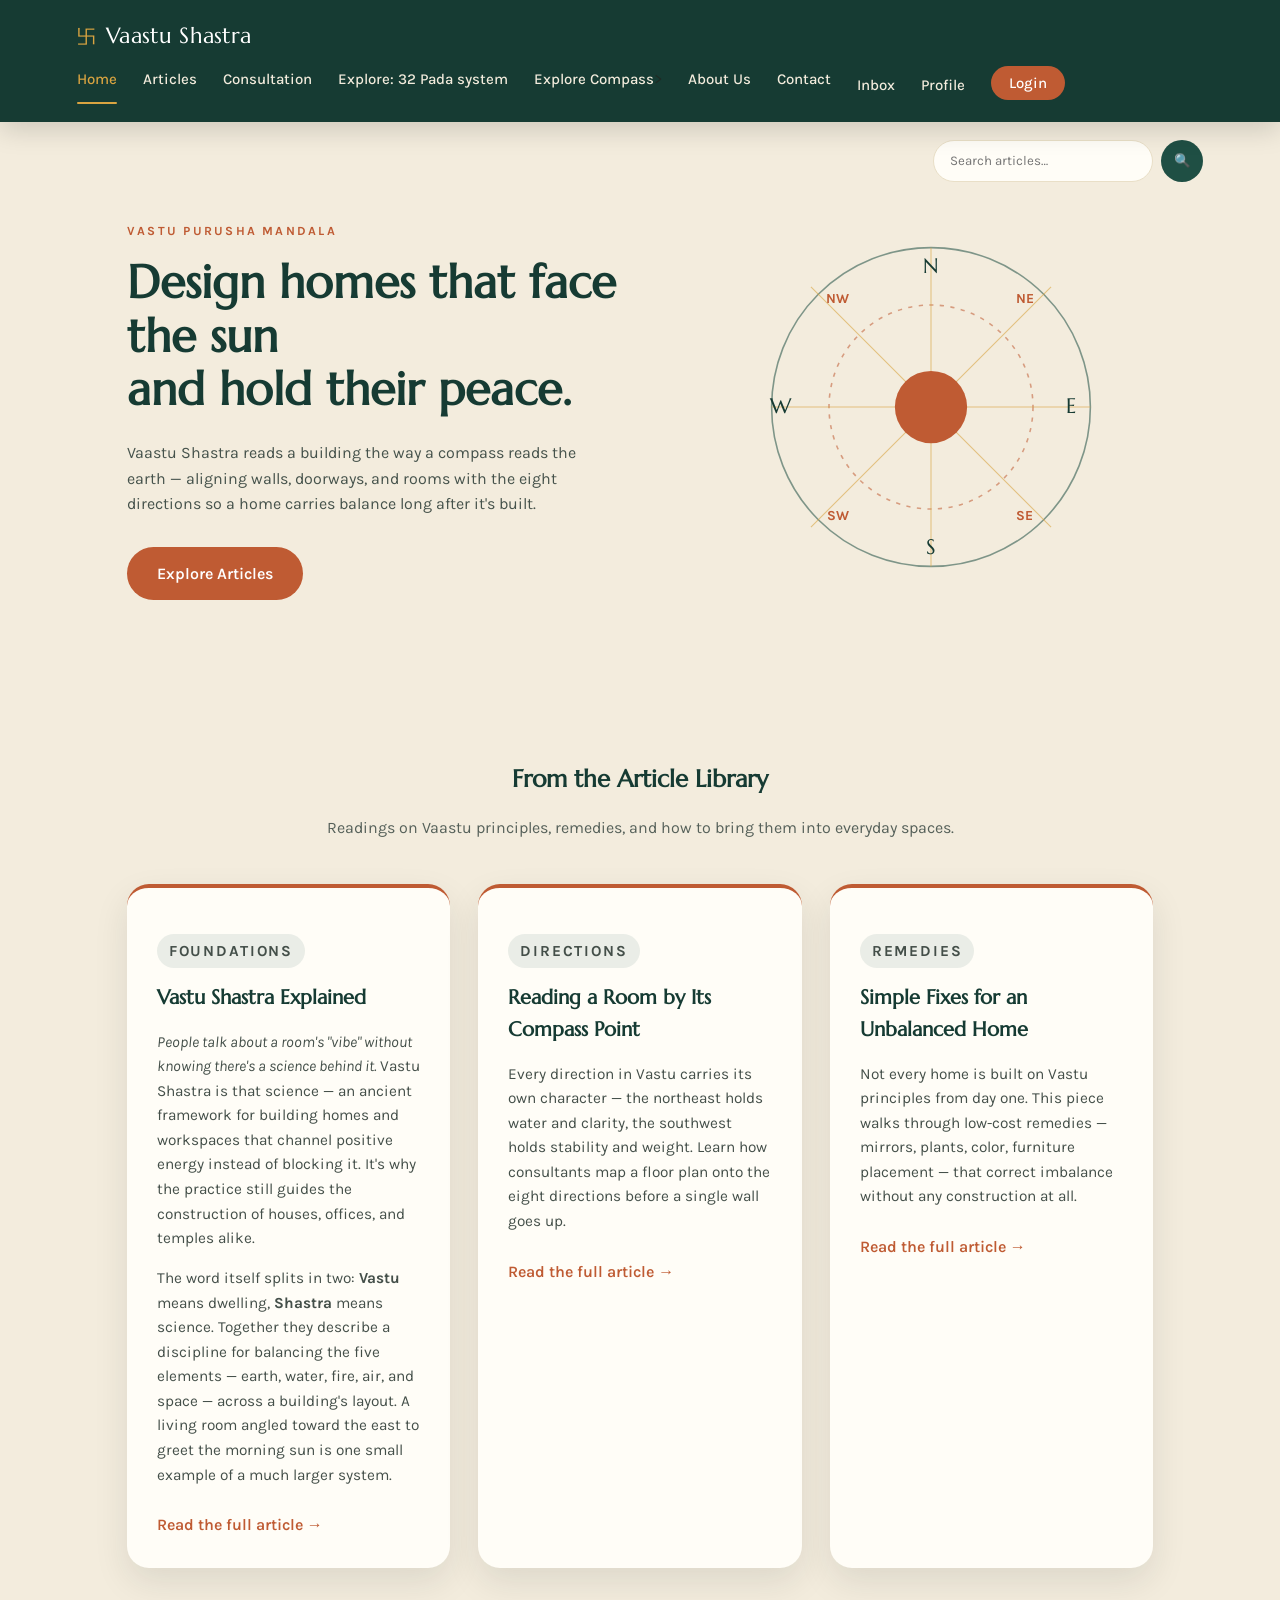
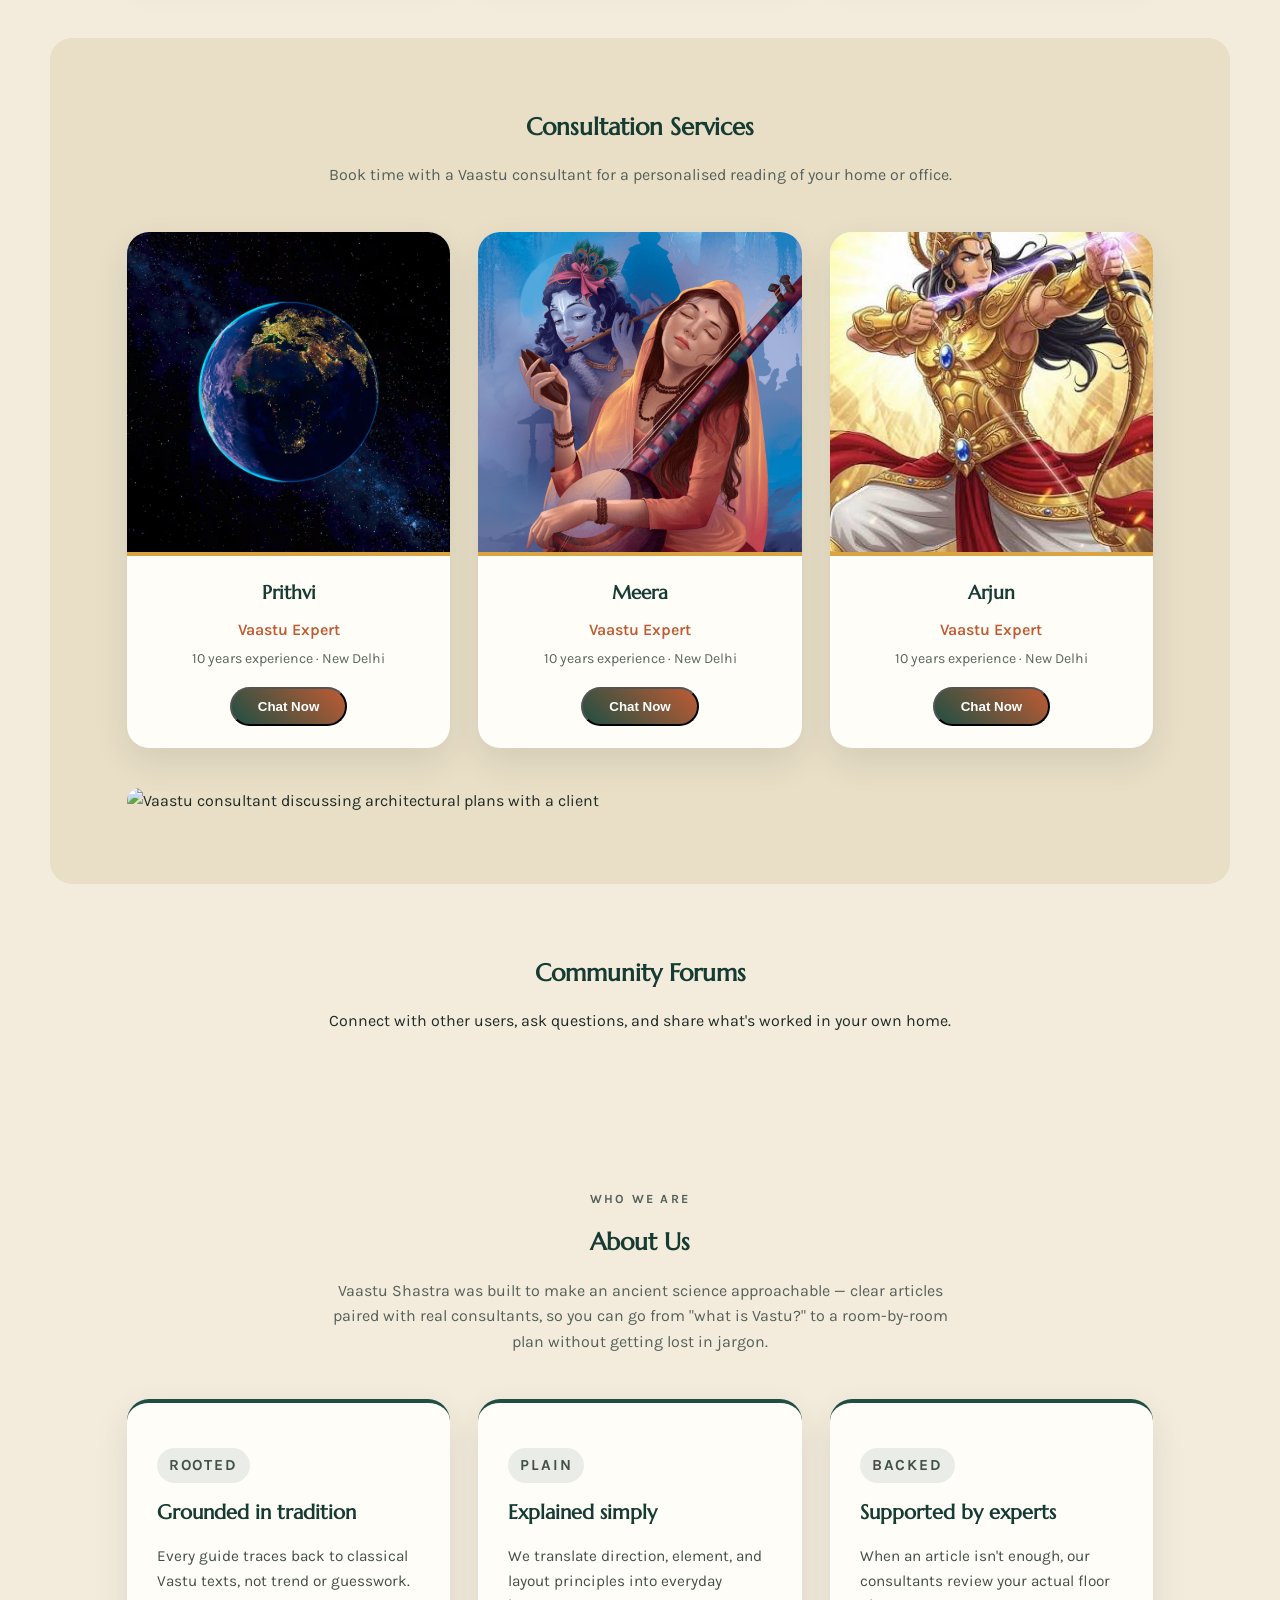
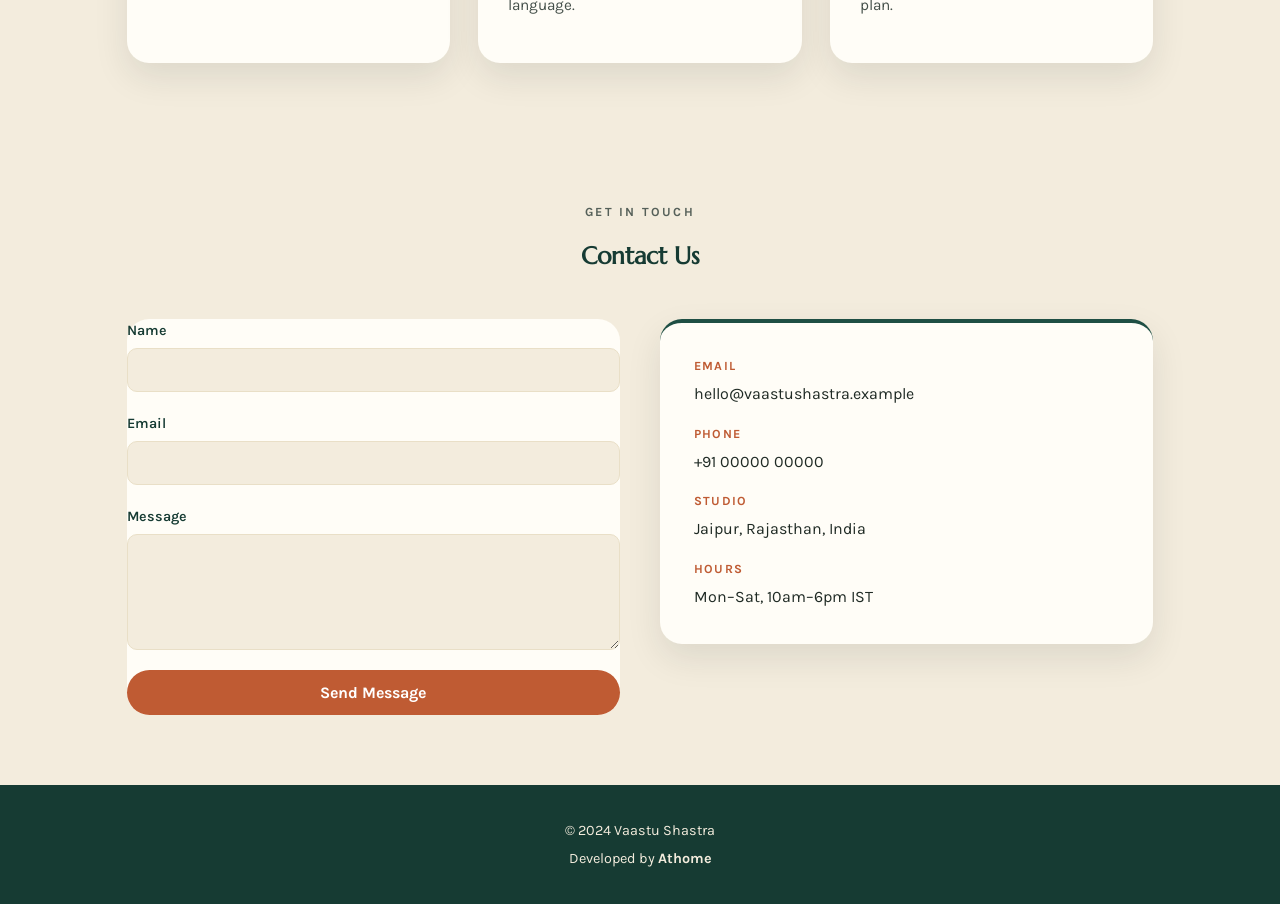
==== commit e27a954f: "Addition of 2 New pages" ====
--- a/index.html
+++ b/index.html
@@ -30,6 +30,9 @@
                 <li><a href="#main-content" class="active" aria-current="page">Home</a></li>
                 <li><a href="#articles">Articles</a></li>
                 <li><a href="#consultation">Consultation</a></li>
+                <!-- Other pages -->
+                <li> <a  href="32_Pada_System.html">Explore: 32 Pada system</a> </li>
+                <li>  <a  href="compass.html">Explore Compass</a>> </li>  
                 <li><a href="#about">About Us</a></li>
                 <li><a href="#contact">Contact</a></li>                
                 <li><button type="button" class="nav-trigger" data-open="inbox">Inbox</button></li>
@@ -135,9 +138,7 @@
 
             </div>
         </section>
-        <!-- Other pages -->
-        <!-- <a class="btn" href="32_Pada_System.html">Explore: 32 Pada system</a>
-                        <a class="btn" href="compass.html">Explore Compass</a>> -->
+        
         <!-- CONSULTATION -->
         <section class="consultation" id="consultation" aria-labelledby="consultation-title">
             <div class="section-head">
